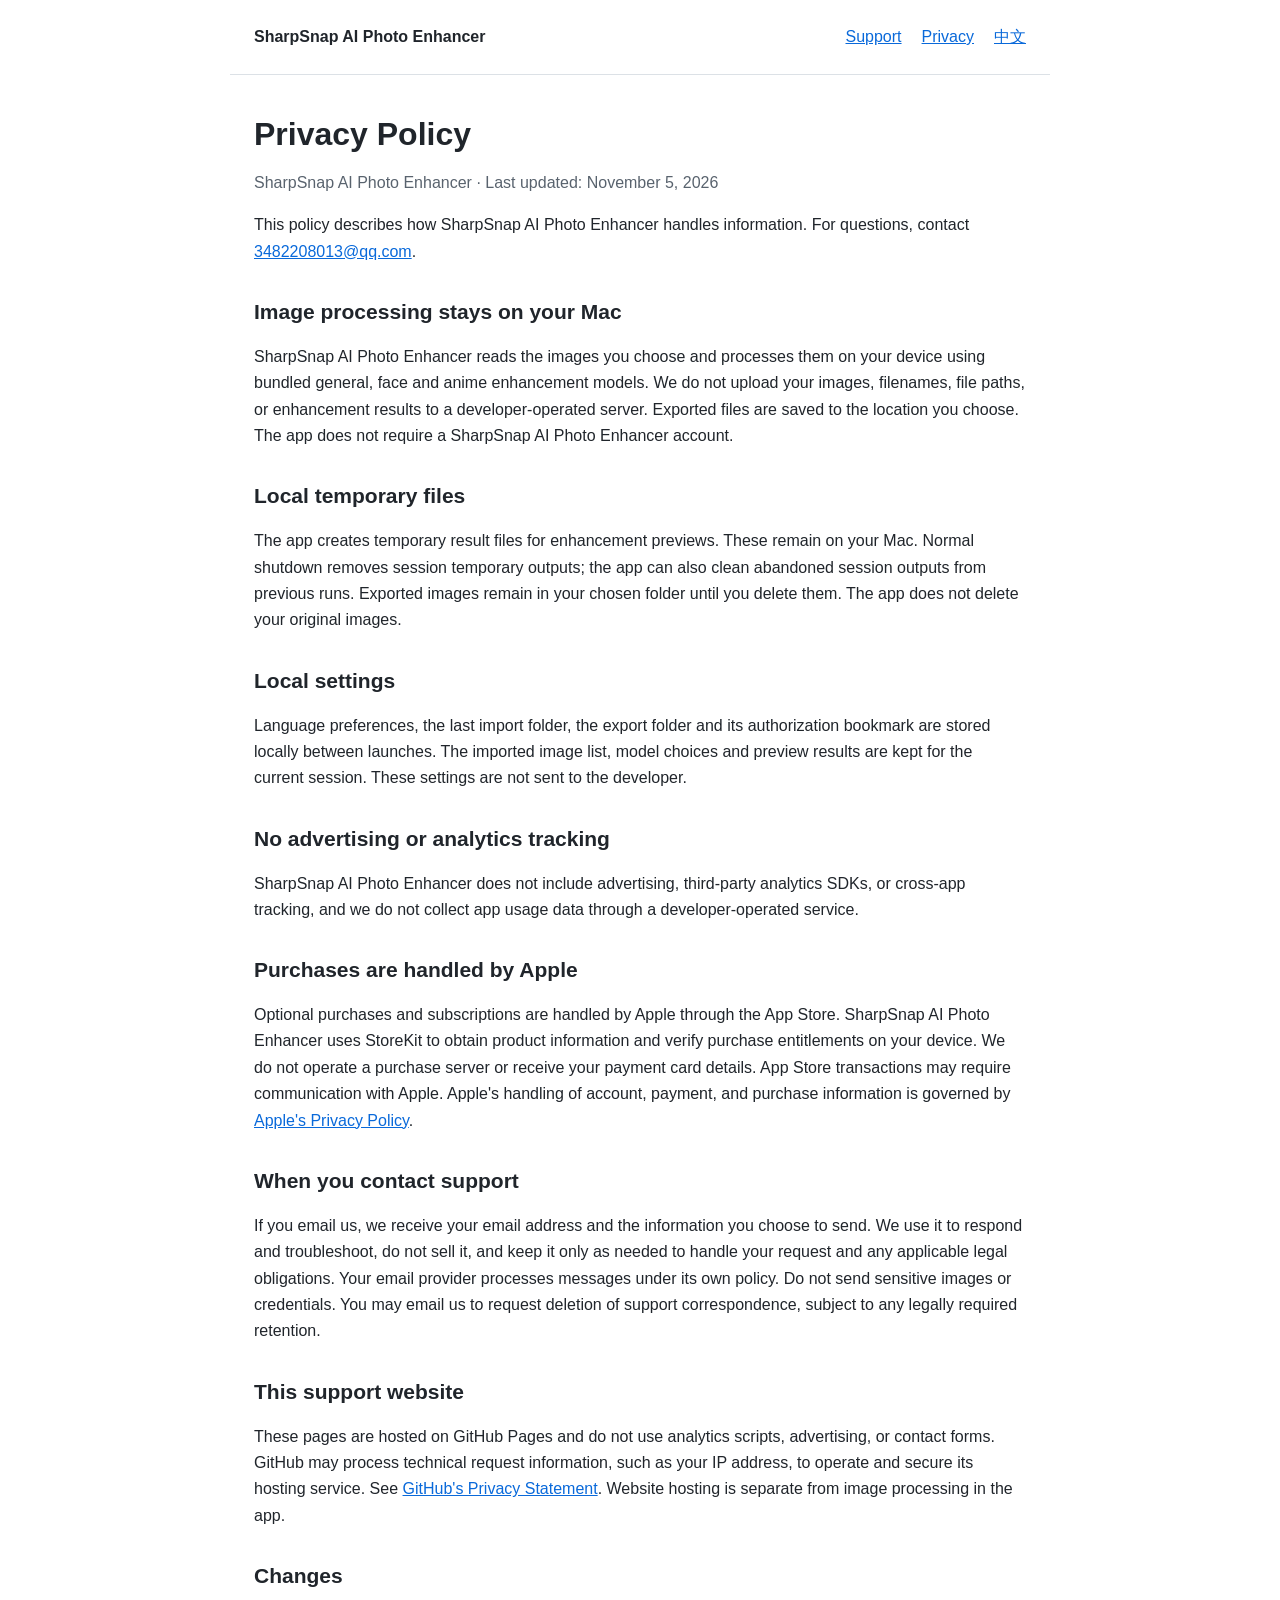
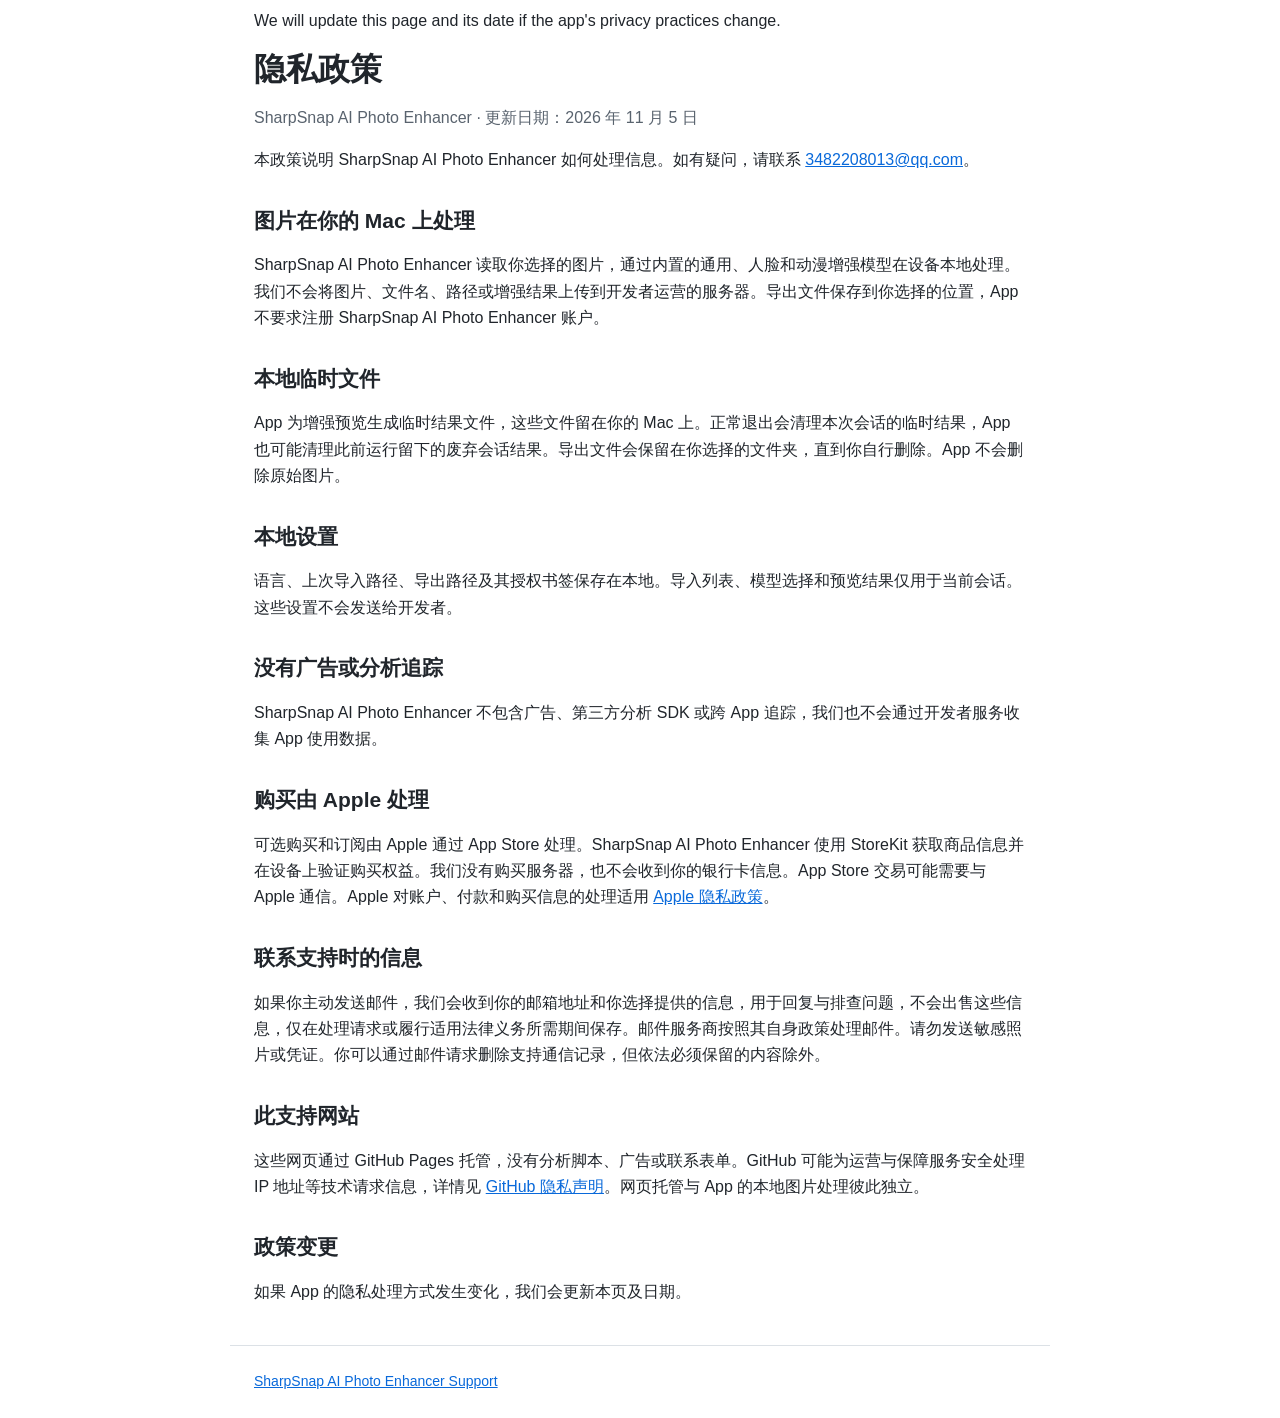
==== sharpsnap/privacy.html @ 12eb9e0f "Add SharpSnap support and privacy pages" ====
<!doctype html>
<html lang="en">
<head><meta charset="utf-8"><meta name="viewport" content="width=device-width, initial-scale=1"><title>SharpSnap AI Photo Enhancer Privacy Policy</title><meta name="description" content="SharpSnap AI Photo Enhancer privacy policy: on-device image processing and Apple-managed purchases."><link rel="stylesheet" href="style.css"></head>
<body>
<header><strong>SharpSnap AI Photo Enhancer</strong><a href="index.html">Support</a><a href="privacy.html">Privacy</a><a href="#zh">中文</a></header>
<main>
<h1>Privacy Policy</h1><p class="muted">SharpSnap AI Photo Enhancer · Last updated: November 5, 2026</p>
<p>This policy describes how SharpSnap AI Photo Enhancer handles information. For questions, contact <a href="mailto:3482208013@qq.com">3482208013@qq.com</a>.</p>
<h2>Image processing stays on your Mac</h2>
<p>SharpSnap AI Photo Enhancer reads the images you choose and processes them on your device using bundled general, face and anime enhancement models. We do not upload your images, filenames, file paths, or enhancement results to a developer-operated server. Exported files are saved to the location you choose. The app does not require a SharpSnap AI Photo Enhancer account.</p>
<h2>Local temporary files</h2>
<p>The app creates temporary result files for enhancement previews. These remain on your Mac. Normal shutdown removes session temporary outputs; the app can also clean abandoned session outputs from previous runs. Exported images remain in your chosen folder until you delete them. The app does not delete your original images.</p>
<h2>Local settings</h2><p>Language preferences, the last import folder, the export folder and its authorization bookmark are stored locally between launches. The imported image list, model choices and preview results are kept for the current session. These settings are not sent to the developer.</p>
<h2>No advertising or analytics tracking</h2>
<p>SharpSnap AI Photo Enhancer does not include advertising, third-party analytics SDKs, or cross-app tracking, and we do not collect app usage data through a developer-operated service.</p>
<h2>Purchases are handled by Apple</h2>
<p>Optional purchases and subscriptions are handled by Apple through the App Store. SharpSnap AI Photo Enhancer uses StoreKit to obtain product information and verify purchase entitlements on your device. We do not operate a purchase server or receive your payment card details. App Store transactions may require communication with Apple. Apple's handling of account, payment, and purchase information is governed by <a href="https://www.apple.com/legal/privacy/">Apple's Privacy Policy</a>.</p>
<h2>When you contact support</h2>
<p>If you email us, we receive your email address and the information you choose to send. We use it to respond and troubleshoot, do not sell it, and keep it only as needed to handle your request and any applicable legal obligations. Your email provider processes messages under its own policy. Do not send sensitive images or credentials. You may email us to request deletion of support correspondence, subject to any legally required retention.</p>
<h2>This support website</h2>
<p>These pages are hosted on GitHub Pages and do not use analytics scripts, advertising, or contact forms. GitHub may process technical request information, such as your IP address, to operate and secure its hosting service. See <a href="https://docs.github.com/en/site-policy/privacy-policies/github-general-privacy-statement">GitHub's Privacy Statement</a>. Website hosting is separate from image processing in the app.</p>
<h2>Changes</h2><p>We will update this page and its date if the app's privacy practices change.</p>
<section id="zh" lang="zh-Hans">
<h1>隐私政策</h1><p class="muted">SharpSnap AI Photo Enhancer · 更新日期：2026 年 11 月 5 日</p>
<p>本政策说明 SharpSnap AI Photo Enhancer 如何处理信息。如有疑问，请联系 <a href="mailto:3482208013@qq.com">3482208013@qq.com</a>。</p>
<h2>图片在你的 Mac 上处理</h2><p>SharpSnap AI Photo Enhancer 读取你选择的图片，通过内置的通用、人脸和动漫增强模型在设备本地处理。我们不会将图片、文件名、路径或增强结果上传到开发者运营的服务器。导出文件保存到你选择的位置，App 不要求注册 SharpSnap AI Photo Enhancer 账户。</p>
<h2>本地临时文件</h2><p>App 为增强预览生成临时结果文件，这些文件留在你的 Mac 上。正常退出会清理本次会话的临时结果，App 也可能清理此前运行留下的废弃会话结果。导出文件会保留在你选择的文件夹，直到你自行删除。App 不会删除原始图片。</p>
<h2>本地设置</h2><p>语言、上次导入路径、导出路径及其授权书签保存在本地。导入列表、模型选择和预览结果仅用于当前会话。这些设置不会发送给开发者。</p>
<h2>没有广告或分析追踪</h2><p>SharpSnap AI Photo Enhancer 不包含广告、第三方分析 SDK 或跨 App 追踪，我们也不会通过开发者服务收集 App 使用数据。</p>
<h2>购买由 Apple 处理</h2><p>可选购买和订阅由 Apple 通过 App Store 处理。SharpSnap AI Photo Enhancer 使用 StoreKit 获取商品信息并在设备上验证购买权益。我们没有购买服务器，也不会收到你的银行卡信息。App Store 交易可能需要与 Apple 通信。Apple 对账户、付款和购买信息的处理适用 <a href="https://www.apple.com/legal/privacy/">Apple 隐私政策</a>。</p>
<h2>联系支持时的信息</h2><p>如果你主动发送邮件，我们会收到你的邮箱地址和你选择提供的信息，用于回复与排查问题，不会出售这些信息，仅在处理请求或履行适用法律义务所需期间保存。邮件服务商按照其自身政策处理邮件。请勿发送敏感照片或凭证。你可以通过邮件请求删除支持通信记录，但依法必须保留的内容除外。</p>
<h2>此支持网站</h2><p>这些网页通过 GitHub Pages 托管，没有分析脚本、广告或联系表单。GitHub 可能为运营与保障服务安全处理 IP 地址等技术请求信息，详情见 <a href="https://docs.github.com/en/site-policy/privacy-policies/github-general-privacy-statement">GitHub 隐私声明</a>。网页托管与 App 的本地图片处理彼此独立。</p>
<h2>政策变更</h2><p>如果 App 的隐私处理方式发生变化，我们会更新本页及日期。</p>
</section>
</main><footer><a href="index.html">SharpSnap AI Photo Enhancer Support</a></footer>
</body></html>
---- sharpsnap/style.css ----
:root { color-scheme: light dark; font-family: -apple-system, BlinkMacSystemFont, "Segoe UI", sans-serif; line-height: 1.65; color: #20252b; background: #fff; }
* { box-sizing: border-box; }
body { margin: 0; }
main, header, footer { max-width: 820px; margin: auto; padding: 24px; }
header { border-bottom: 1px solid #dce1e6; display: flex; flex-wrap: wrap; gap: 20px; align-items: center; }
header strong { margin-right: auto; }
a { color: #0969da; overflow-wrap: anywhere; }
h1 { font-size: 32px; line-height: 1.2; margin: 16px 0; }
h2 { font-size: 21px; line-height: 1.4; margin-top: 32px; }
p, li { overflow-wrap: anywhere; }
.muted { color: #59636e; }
section + section { border-top: 1px solid #dce1e6; margin-top: 40px; padding-top: 24px; }
footer { font-size: 14px; border-top: 1px solid #dce1e6; }
@media (prefers-color-scheme: dark) { :root { background: #181b1f; color: #edf0f3; } a { color: #82bbff; } .muted { color: #b9c1ca; } header, footer, section + section { border-color: #424a53; } }
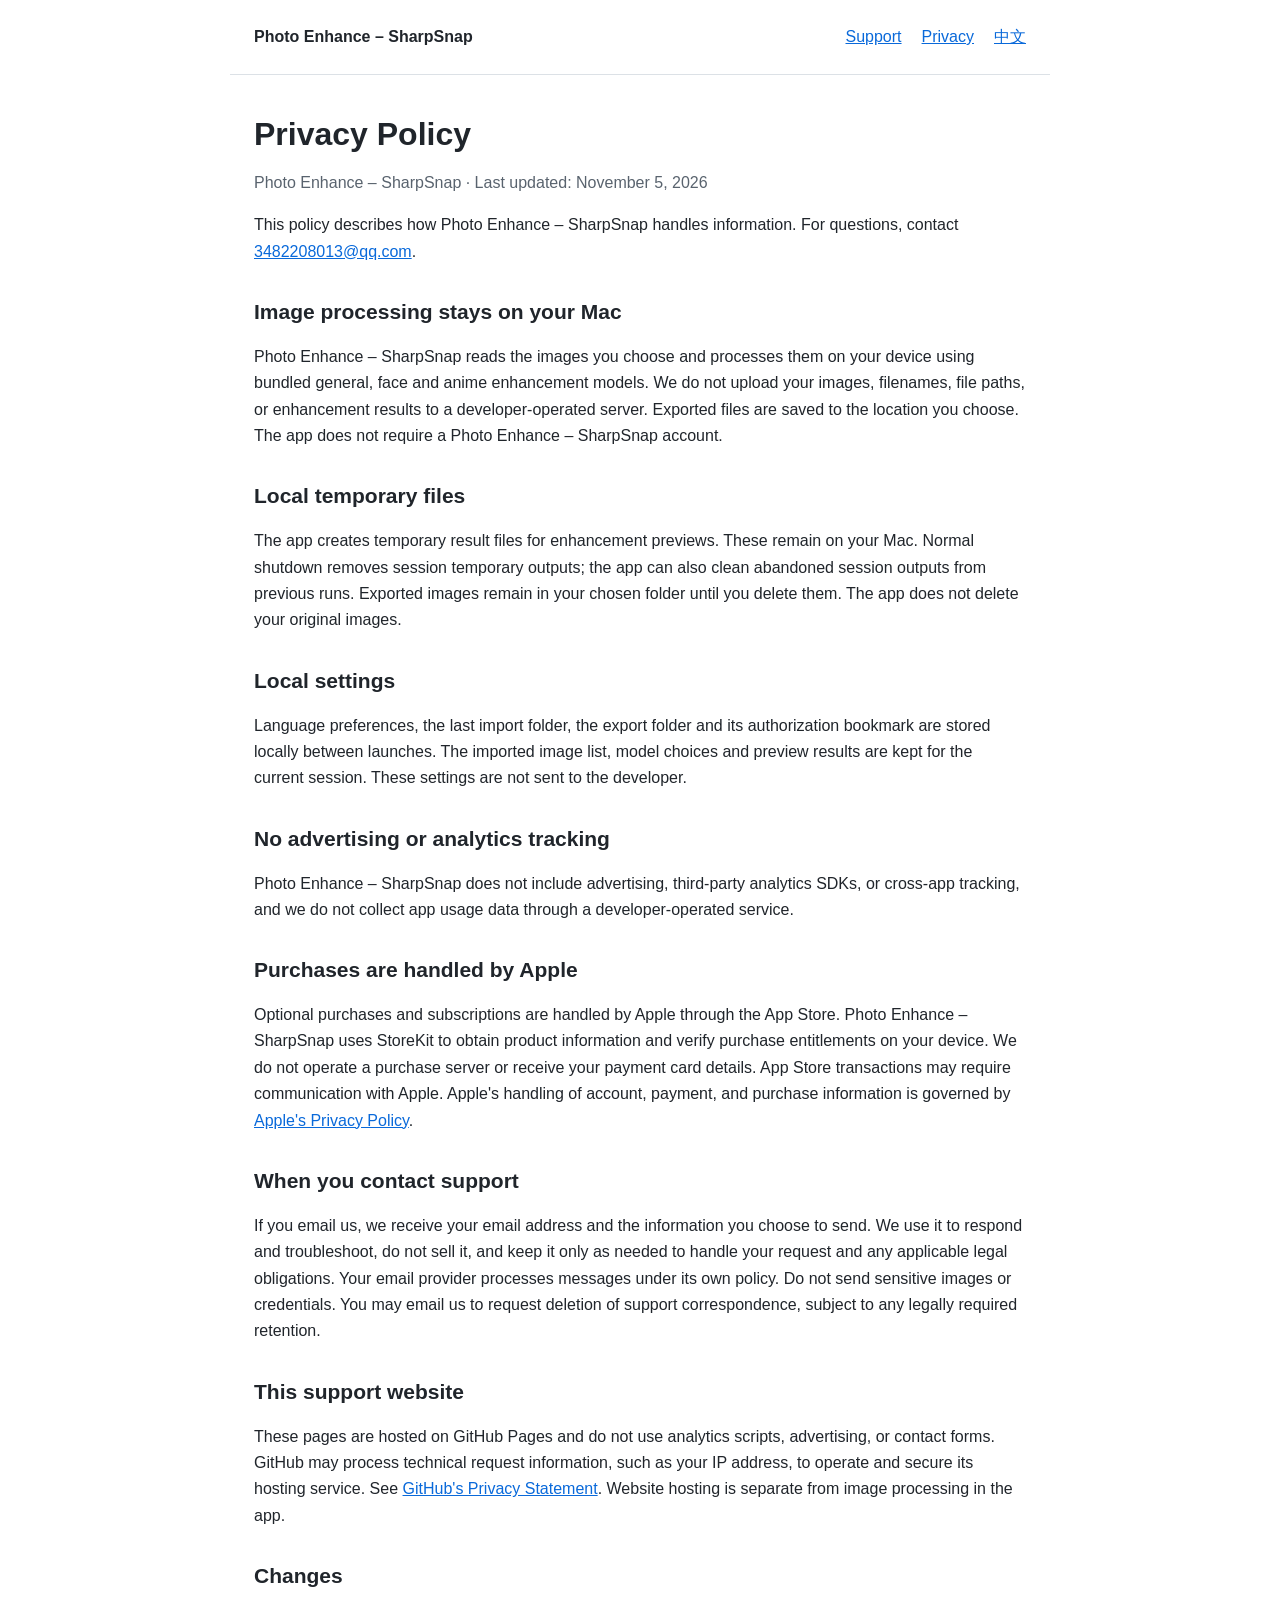
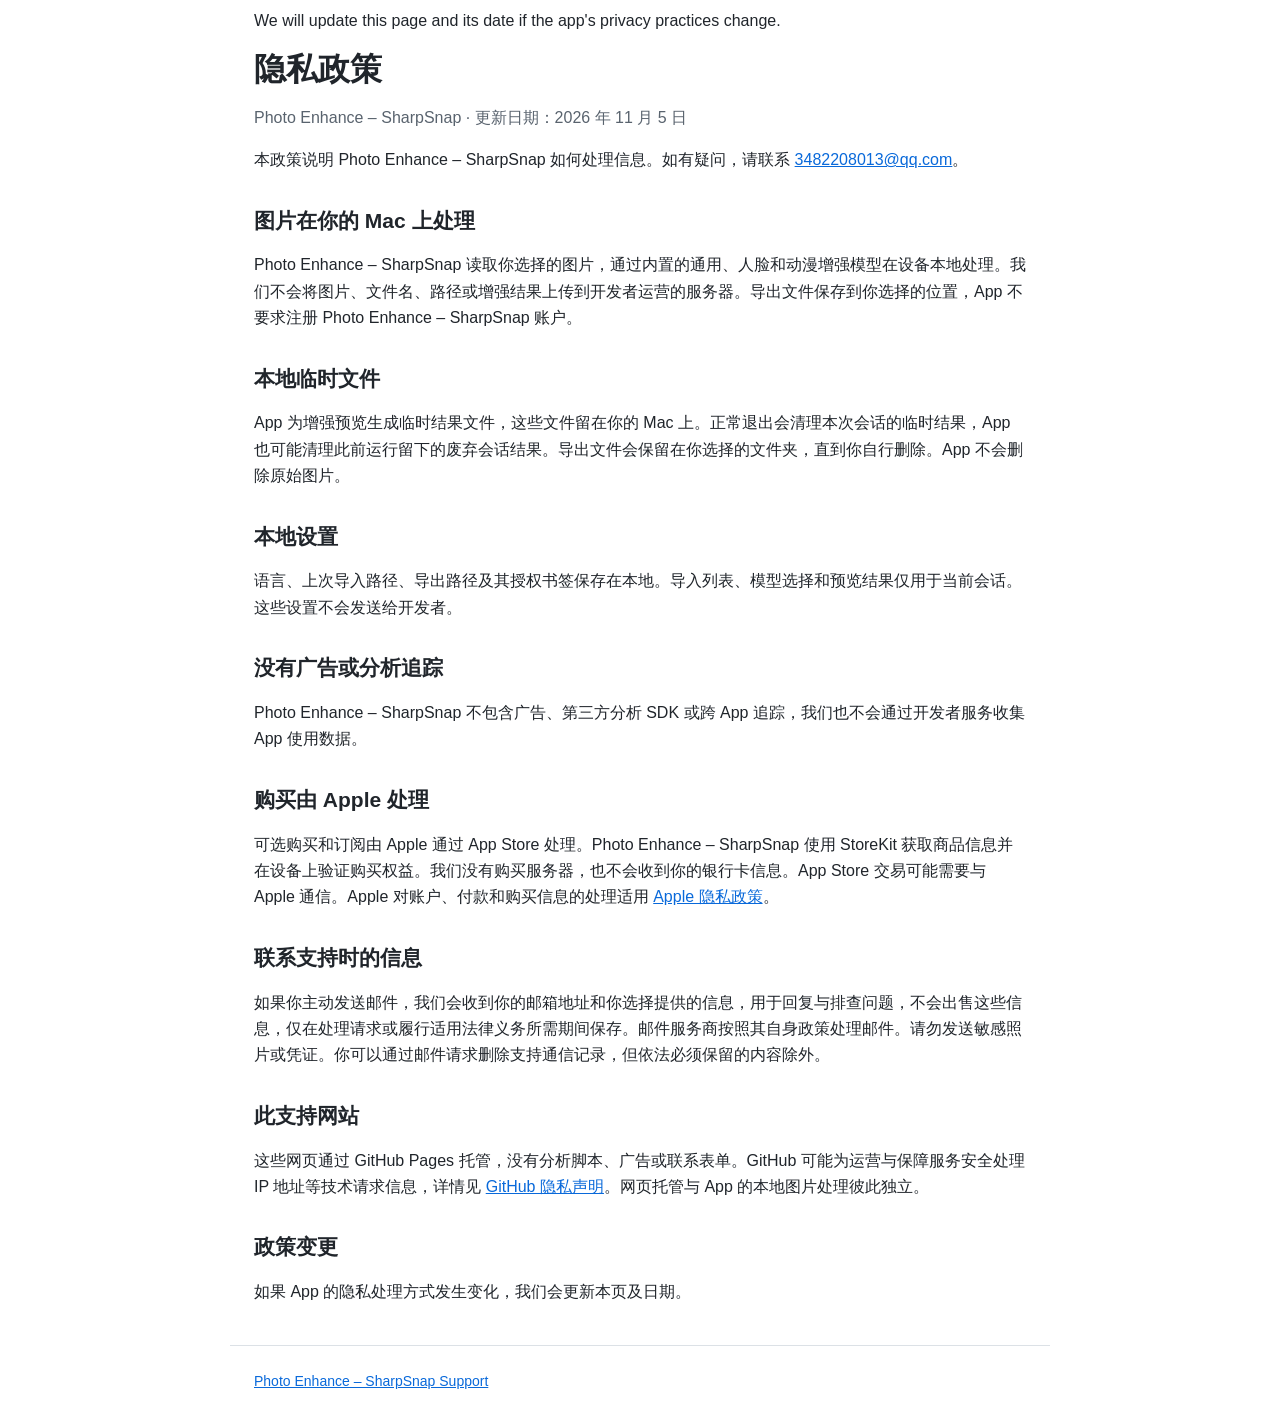
==== commit b1370e47: "Rename SharpSnap display name to Photo Enhance" ====
--- a/sharpsnap/privacy.html
+++ b/sharpsnap/privacy.html
@@ -1,36 +1,36 @@
 <!doctype html>
 <html lang="en">
-<head><meta charset="utf-8"><meta name="viewport" content="width=device-width, initial-scale=1"><title>SharpSnap AI Photo Enhancer Privacy Policy</title><meta name="description" content="SharpSnap AI Photo Enhancer privacy policy: on-device image processing and Apple-managed purchases."><link rel="stylesheet" href="style.css"></head>
+<head><meta charset="utf-8"><meta name="viewport" content="width=device-width, initial-scale=1"><title>Photo Enhance – SharpSnap Privacy Policy</title><meta name="description" content="Photo Enhance – SharpSnap privacy policy: on-device image processing and Apple-managed purchases."><link rel="stylesheet" href="style.css"></head>
 <body>
-<header><strong>SharpSnap AI Photo Enhancer</strong><a href="index.html">Support</a><a href="privacy.html">Privacy</a><a href="#zh">中文</a></header>
+<header><strong>Photo Enhance – SharpSnap</strong><a href="index.html">Support</a><a href="privacy.html">Privacy</a><a href="#zh">中文</a></header>
 <main>
-<h1>Privacy Policy</h1><p class="muted">SharpSnap AI Photo Enhancer · Last updated: November 5, 2026</p>
-<p>This policy describes how SharpSnap AI Photo Enhancer handles information. For questions, contact <a href="mailto:3482208013@qq.com">3482208013@qq.com</a>.</p>
+<h1>Privacy Policy</h1><p class="muted">Photo Enhance – SharpSnap · Last updated: November 5, 2026</p>
+<p>This policy describes how Photo Enhance – SharpSnap handles information. For questions, contact <a href="mailto:3482208013@qq.com">3482208013@qq.com</a>.</p>
 <h2>Image processing stays on your Mac</h2>
-<p>SharpSnap AI Photo Enhancer reads the images you choose and processes them on your device using bundled general, face and anime enhancement models. We do not upload your images, filenames, file paths, or enhancement results to a developer-operated server. Exported files are saved to the location you choose. The app does not require a SharpSnap AI Photo Enhancer account.</p>
+<p>Photo Enhance – SharpSnap reads the images you choose and processes them on your device using bundled general, face and anime enhancement models. We do not upload your images, filenames, file paths, or enhancement results to a developer-operated server. Exported files are saved to the location you choose. The app does not require a Photo Enhance – SharpSnap account.</p>
 <h2>Local temporary files</h2>
 <p>The app creates temporary result files for enhancement previews. These remain on your Mac. Normal shutdown removes session temporary outputs; the app can also clean abandoned session outputs from previous runs. Exported images remain in your chosen folder until you delete them. The app does not delete your original images.</p>
 <h2>Local settings</h2><p>Language preferences, the last import folder, the export folder and its authorization bookmark are stored locally between launches. The imported image list, model choices and preview results are kept for the current session. These settings are not sent to the developer.</p>
 <h2>No advertising or analytics tracking</h2>
-<p>SharpSnap AI Photo Enhancer does not include advertising, third-party analytics SDKs, or cross-app tracking, and we do not collect app usage data through a developer-operated service.</p>
+<p>Photo Enhance – SharpSnap does not include advertising, third-party analytics SDKs, or cross-app tracking, and we do not collect app usage data through a developer-operated service.</p>
 <h2>Purchases are handled by Apple</h2>
-<p>Optional purchases and subscriptions are handled by Apple through the App Store. SharpSnap AI Photo Enhancer uses StoreKit to obtain product information and verify purchase entitlements on your device. We do not operate a purchase server or receive your payment card details. App Store transactions may require communication with Apple. Apple's handling of account, payment, and purchase information is governed by <a href="https://www.apple.com/legal/privacy/">Apple's Privacy Policy</a>.</p>
+<p>Optional purchases and subscriptions are handled by Apple through the App Store. Photo Enhance – SharpSnap uses StoreKit to obtain product information and verify purchase entitlements on your device. We do not operate a purchase server or receive your payment card details. App Store transactions may require communication with Apple. Apple's handling of account, payment, and purchase information is governed by <a href="https://www.apple.com/legal/privacy/">Apple's Privacy Policy</a>.</p>
 <h2>When you contact support</h2>
 <p>If you email us, we receive your email address and the information you choose to send. We use it to respond and troubleshoot, do not sell it, and keep it only as needed to handle your request and any applicable legal obligations. Your email provider processes messages under its own policy. Do not send sensitive images or credentials. You may email us to request deletion of support correspondence, subject to any legally required retention.</p>
 <h2>This support website</h2>
 <p>These pages are hosted on GitHub Pages and do not use analytics scripts, advertising, or contact forms. GitHub may process technical request information, such as your IP address, to operate and secure its hosting service. See <a href="https://docs.github.com/en/site-policy/privacy-policies/github-general-privacy-statement">GitHub's Privacy Statement</a>. Website hosting is separate from image processing in the app.</p>
 <h2>Changes</h2><p>We will update this page and its date if the app's privacy practices change.</p>
 <section id="zh" lang="zh-Hans">
-<h1>隐私政策</h1><p class="muted">SharpSnap AI Photo Enhancer · 更新日期：2026 年 11 月 5 日</p>
-<p>本政策说明 SharpSnap AI Photo Enhancer 如何处理信息。如有疑问，请联系 <a href="mailto:3482208013@qq.com">3482208013@qq.com</a>。</p>
-<h2>图片在你的 Mac 上处理</h2><p>SharpSnap AI Photo Enhancer 读取你选择的图片，通过内置的通用、人脸和动漫增强模型在设备本地处理。我们不会将图片、文件名、路径或增强结果上传到开发者运营的服务器。导出文件保存到你选择的位置，App 不要求注册 SharpSnap AI Photo Enhancer 账户。</p>
+<h1>隐私政策</h1><p class="muted">Photo Enhance – SharpSnap · 更新日期：2026 年 11 月 5 日</p>
+<p>本政策说明 Photo Enhance – SharpSnap 如何处理信息。如有疑问，请联系 <a href="mailto:3482208013@qq.com">3482208013@qq.com</a>。</p>
+<h2>图片在你的 Mac 上处理</h2><p>Photo Enhance – SharpSnap 读取你选择的图片，通过内置的通用、人脸和动漫增强模型在设备本地处理。我们不会将图片、文件名、路径或增强结果上传到开发者运营的服务器。导出文件保存到你选择的位置，App 不要求注册 Photo Enhance – SharpSnap 账户。</p>
 <h2>本地临时文件</h2><p>App 为增强预览生成临时结果文件，这些文件留在你的 Mac 上。正常退出会清理本次会话的临时结果，App 也可能清理此前运行留下的废弃会话结果。导出文件会保留在你选择的文件夹，直到你自行删除。App 不会删除原始图片。</p>
 <h2>本地设置</h2><p>语言、上次导入路径、导出路径及其授权书签保存在本地。导入列表、模型选择和预览结果仅用于当前会话。这些设置不会发送给开发者。</p>
-<h2>没有广告或分析追踪</h2><p>SharpSnap AI Photo Enhancer 不包含广告、第三方分析 SDK 或跨 App 追踪，我们也不会通过开发者服务收集 App 使用数据。</p>
-<h2>购买由 Apple 处理</h2><p>可选购买和订阅由 Apple 通过 App Store 处理。SharpSnap AI Photo Enhancer 使用 StoreKit 获取商品信息并在设备上验证购买权益。我们没有购买服务器，也不会收到你的银行卡信息。App Store 交易可能需要与 Apple 通信。Apple 对账户、付款和购买信息的处理适用 <a href="https://www.apple.com/legal/privacy/">Apple 隐私政策</a>。</p>
+<h2>没有广告或分析追踪</h2><p>Photo Enhance – SharpSnap 不包含广告、第三方分析 SDK 或跨 App 追踪，我们也不会通过开发者服务收集 App 使用数据。</p>
+<h2>购买由 Apple 处理</h2><p>可选购买和订阅由 Apple 通过 App Store 处理。Photo Enhance – SharpSnap 使用 StoreKit 获取商品信息并在设备上验证购买权益。我们没有购买服务器，也不会收到你的银行卡信息。App Store 交易可能需要与 Apple 通信。Apple 对账户、付款和购买信息的处理适用 <a href="https://www.apple.com/legal/privacy/">Apple 隐私政策</a>。</p>
 <h2>联系支持时的信息</h2><p>如果你主动发送邮件，我们会收到你的邮箱地址和你选择提供的信息，用于回复与排查问题，不会出售这些信息，仅在处理请求或履行适用法律义务所需期间保存。邮件服务商按照其自身政策处理邮件。请勿发送敏感照片或凭证。你可以通过邮件请求删除支持通信记录，但依法必须保留的内容除外。</p>
 <h2>此支持网站</h2><p>这些网页通过 GitHub Pages 托管，没有分析脚本、广告或联系表单。GitHub 可能为运营与保障服务安全处理 IP 地址等技术请求信息，详情见 <a href="https://docs.github.com/en/site-policy/privacy-policies/github-general-privacy-statement">GitHub 隐私声明</a>。网页托管与 App 的本地图片处理彼此独立。</p>
 <h2>政策变更</h2><p>如果 App 的隐私处理方式发生变化，我们会更新本页及日期。</p>
 </section>
-</main><footer><a href="index.html">SharpSnap AI Photo Enhancer Support</a></footer>
+</main><footer><a href="index.html">Photo Enhance – SharpSnap Support</a></footer>
 </body></html>
